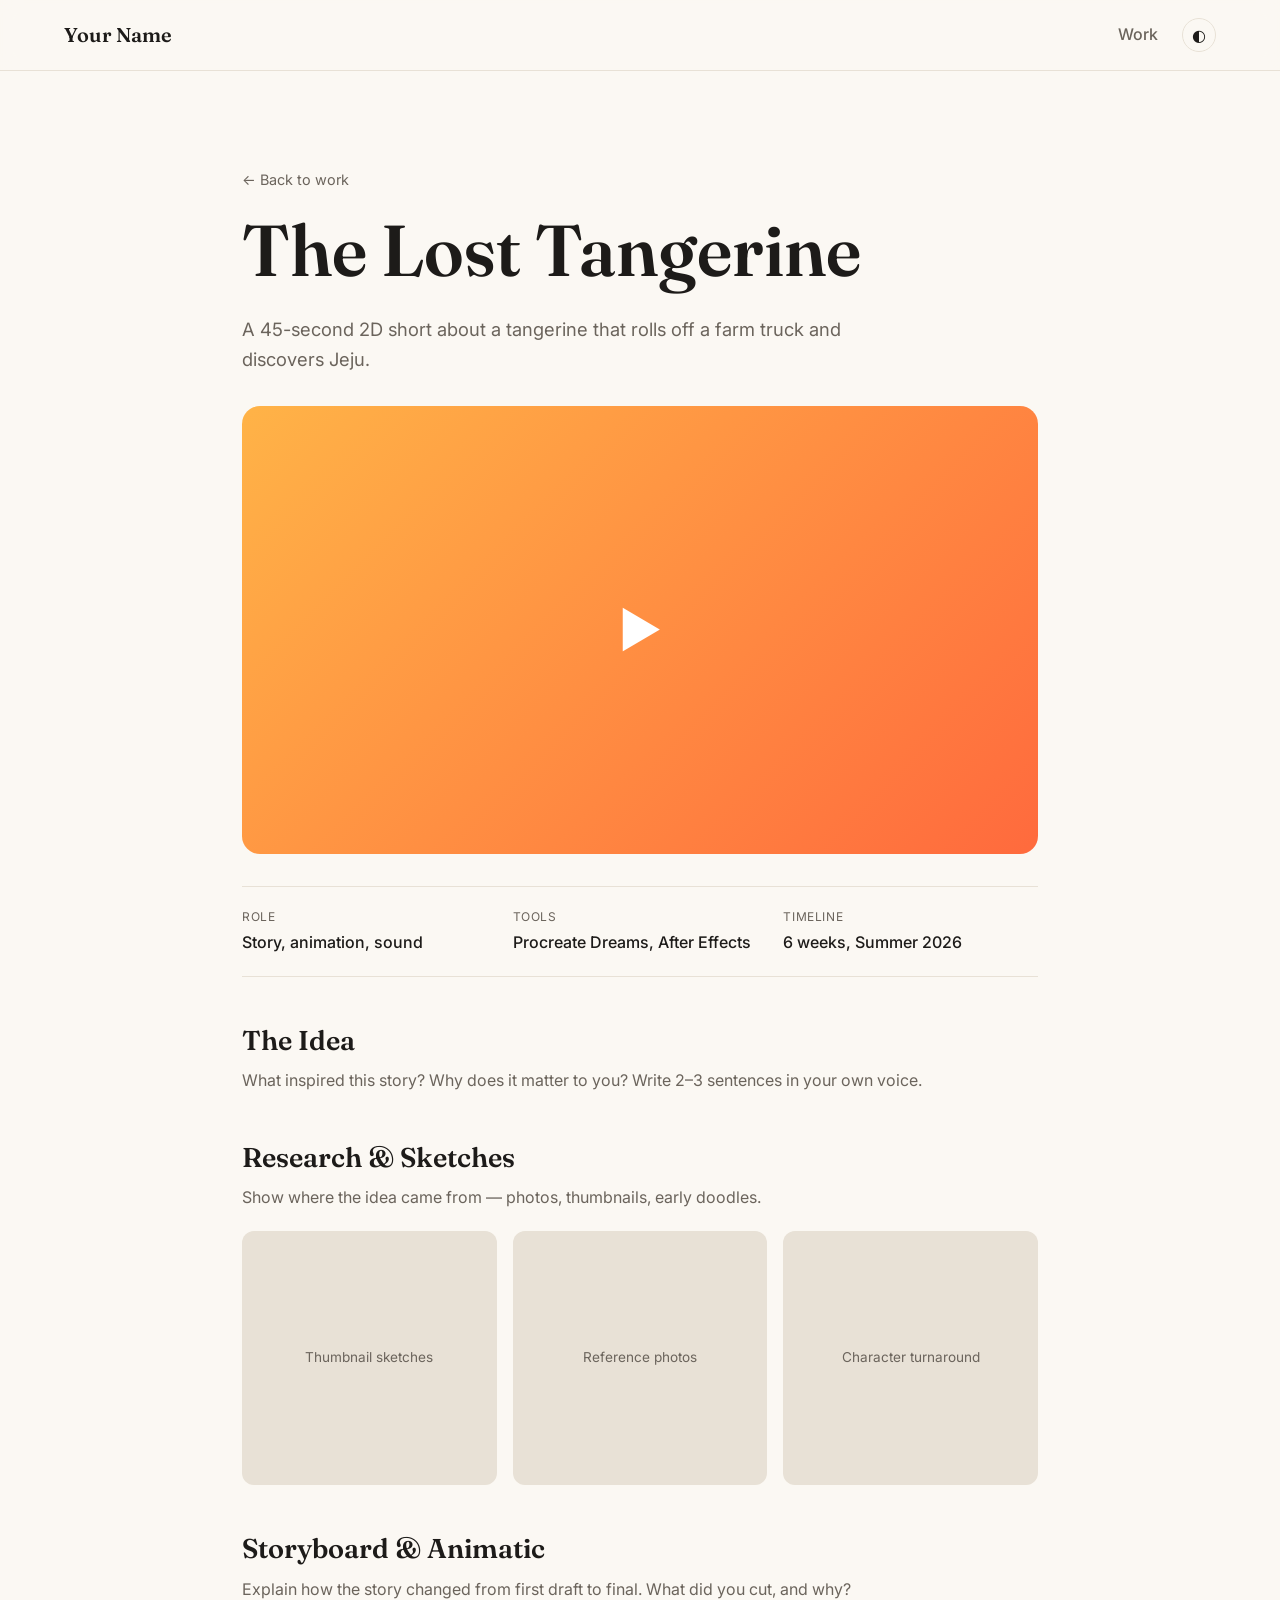
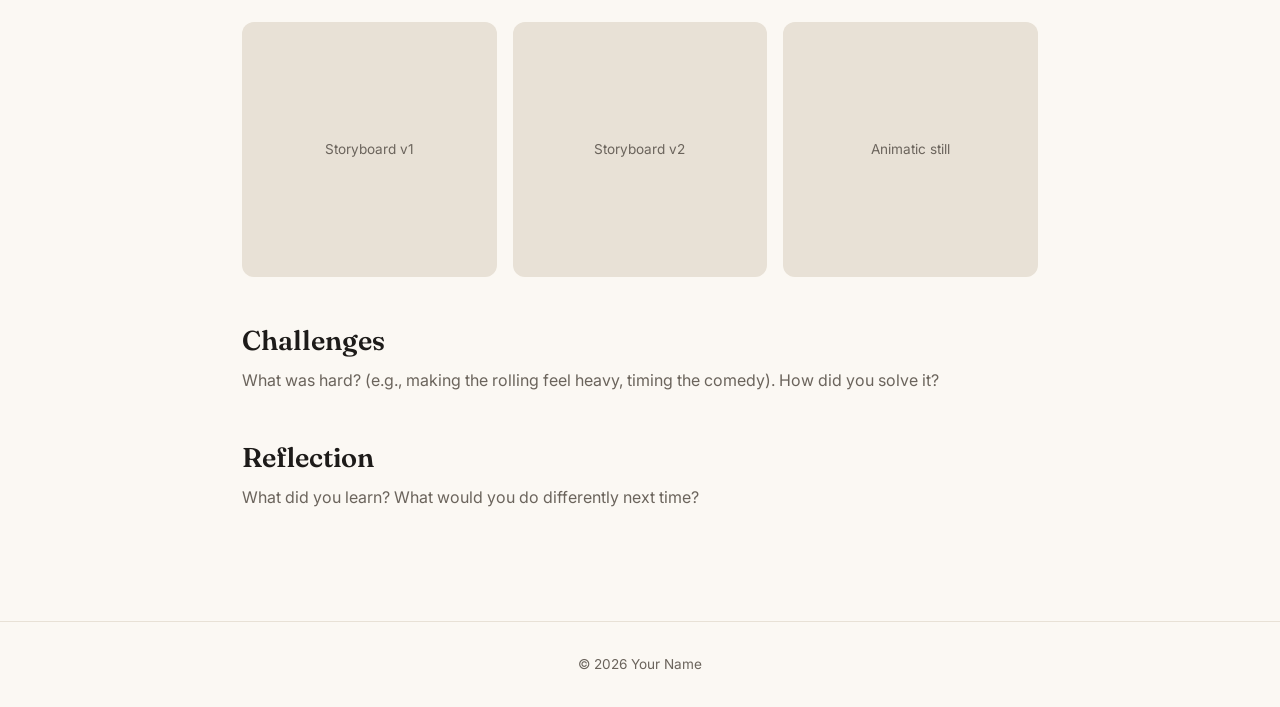
==== projects/animation-sample.html @ 71de75eb "Add portfolio website Home page with filterable work grid, animation and UX/UI case study templates," ====
<!DOCTYPE html>
<html lang="en">
<head>
  <meta charset="UTF-8">
  <meta name="viewport" content="width=device-width, initial-scale=1.0">
  <title>The Lost Tangerine — Your Name</title>
  <link rel="preconnect" href="https://fonts.googleapis.com">
  <link rel="preconnect" href="https://fonts.gstatic.com" crossorigin>
  <link href="https://fonts.googleapis.com/css2?family=Fraunces:opsz,wght@9..144,400;9..144,600&family=Inter:wght@400;500;600&display=swap" rel="stylesheet">
  <link rel="stylesheet" href="../css/style.css">
</head>
<body>
  <header class="nav">
    <a href="../index.html" class="logo">Your Name</a>
    <nav>
      <a href="../index.html#work">Work</a>
      <button class="theme-toggle" aria-label="Toggle dark mode">◐</button>
    </nav>
  </header>

  <!-- ✏️ 애니메이션 작품 설명 템플릿: 미대는 "결과물"만큼 "과정"을 중요하게 봐요 -->
  <article class="case">
    <a href="../index.html#work" class="back">← Back to work</a>
    <h1>The Lost Tangerine</h1>
    <p class="lead">A 45-second 2D short about a tangerine that rolls off a farm truck and discovers Jeju.</p>

    <!-- 영상은 Vimeo/YouTube 임베드 코드로 교체하세요 -->
    <div class="case-hero thumb-1">▶</div>

    <dl class="meta">
      <div><dt>Role</dt><dd>Story, animation, sound</dd></div>
      <div><dt>Tools</dt><dd>Procreate Dreams, After Effects</dd></div>
      <div><dt>Timeline</dt><dd>6 weeks, Summer 2026</dd></div>
    </dl>

    <h2>The Idea</h2>
    <p>What inspired this story? Why does it matter to you? Write 2–3 sentences in your own voice.</p>

    <h2>Research & Sketches</h2>
    <p>Show where the idea came from — photos, thumbnails, early doodles.</p>
    <div class="process">
      <div>Thumbnail sketches</div>
      <div>Reference photos</div>
      <div>Character turnaround</div>
    </div>

    <h2>Storyboard & Animatic</h2>
    <p>Explain how the story changed from first draft to final. What did you cut, and why?</p>
    <div class="process">
      <div>Storyboard v1</div>
      <div>Storyboard v2</div>
      <div>Animatic still</div>
    </div>

    <h2>Challenges</h2>
    <p>What was hard? (e.g., making the rolling feel heavy, timing the comedy). How did you solve it?</p>

    <h2>Reflection</h2>
    <p>What did you learn? What would you do differently next time?</p>
  </article>

  <footer class="footer">© 2026 Your Name</footer>
  <script src="../js/main.js"></script>
</body>
</html>
---- css/style.css ----
/* ✏️ 색상과 글꼴은 여기서 한 번에 바꿀 수 있어요 */
:root {
  --bg: #fbf8f3;
  --surface: #ffffff;
  --text: #1d1b19;
  --muted: #6b645c;
  --accent: #ff7a2f;      /* 제주 감귤 오렌지 */
  --accent-2: #2f6fed;
  --border: #e8e1d6;
  --radius: 18px;
  --font-display: "Fraunces", Georgia, serif;
  --font-body: "Inter", system-ui, sans-serif;
}

[data-theme="dark"] {
  --bg: #141311;
  --surface: #1e1c1a;
  --text: #f3eee7;
  --muted: #a39b91;
  --border: #33302c;
}

* { box-sizing: border-box; margin: 0; }

html { scroll-behavior: smooth; }

body {
  background: var(--bg);
  color: var(--text);
  font-family: var(--font-body);
  line-height: 1.6;
  transition: background .3s, color .3s;
}

a { color: inherit; }

/* ---------- Navigation ---------- */
.nav {
  position: sticky; top: 0; z-index: 10;
  display: flex; justify-content: space-between; align-items: center;
  padding: 18px clamp(16px, 5vw, 64px);
  background: color-mix(in srgb, var(--bg) 85%, transparent);
  backdrop-filter: blur(10px);
  border-bottom: 1px solid var(--border);
}
.logo { font-family: var(--font-display); font-weight: 600; font-size: 1.25rem; text-decoration: none; }
.nav nav { display: flex; gap: 24px; align-items: center; }
.nav nav a { text-decoration: none; color: var(--muted); font-weight: 500; }
.nav nav a:hover { color: var(--text); }
.theme-toggle {
  background: none; border: 1px solid var(--border); color: var(--text);
  border-radius: 50%; width: 34px; height: 34px; cursor: pointer; font-size: 1rem;
}

/* ---------- Layout ---------- */
.hero, .section { padding: clamp(56px, 10vw, 120px) clamp(16px, 5vw, 64px); max-width: 1200px; margin: 0 auto; }

.eyebrow { color: var(--accent); font-weight: 600; letter-spacing: .04em; text-transform: uppercase; font-size: .8rem; }
h1, h2, h3 { font-family: var(--font-display); font-weight: 600; line-height: 1.15; }
h1 { font-size: clamp(2.2rem, 6vw, 4.5rem); margin: 16px 0 24px; }
h1 em { color: var(--accent); font-style: italic; }
h2 { font-size: clamp(1.8rem, 4vw, 2.6rem); margin-bottom: 20px; }
.lead { font-size: 1.15rem; color: var(--muted); max-width: 620px; margin-bottom: 32px; }

.btn {
  display: inline-block; padding: 14px 26px; border-radius: 999px;
  background: var(--text); color: var(--bg); text-decoration: none; font-weight: 600;
  transition: transform .2s;
}
.btn:hover { transform: translateY(-2px); }

/* ---------- Work grid ---------- */
.section-head { display: flex; justify-content: space-between; align-items: end; flex-wrap: wrap; gap: 16px; margin-bottom: 32px; }
.filters { display: flex; gap: 8px; flex-wrap: wrap; }
.filter {
  padding: 8px 16px; border-radius: 999px; border: 1px solid var(--border);
  background: var(--surface); color: var(--text); cursor: pointer; font: inherit; font-size: .9rem;
}
.filter.active { background: var(--text); color: var(--bg); border-color: var(--text); }

.grid { display: grid; grid-template-columns: repeat(auto-fill, minmax(280px, 1fr)); gap: 24px; }

.card {
  background: var(--surface); border: 1px solid var(--border); border-radius: var(--radius);
  overflow: hidden; text-decoration: none;
  transition: transform .3s, box-shadow .3s, opacity .3s;
}
.card:hover { transform: translateY(-6px); box-shadow: 0 18px 40px rgba(0,0,0,.08); }
.card.hidden { display: none; }

/* 썸네일: 나중에 <img>로 바꾸면 됩니다 */
.thumb { aspect-ratio: 4 / 3; display: grid; place-items: center; font-size: 2.5rem; color: #fff; }
.thumb img { width: 100%; height: 100%; object-fit: cover; }
.thumb-1 { background: linear-gradient(135deg, #ffb347, #ff6a3d); }
.thumb-2 { background: linear-gradient(135deg, #6a8dff, #2f3fbf); }
.thumb-3 { background: linear-gradient(135deg, #c9c1b4, #7c7367); }
.thumb-4 { background: linear-gradient(135deg, #3fc6b0, #1b6f8a); }

.card-body { padding: 20px 22px 24px; }
.tag { font-size: .78rem; color: var(--muted); text-transform: uppercase; letter-spacing: .05em; }
.card-body h3 { font-size: 1.35rem; margin: 6px 0 8px; }
.card-body p:last-child { color: var(--muted); font-size: .95rem; }

/* ---------- About ---------- */
.about { display: grid; grid-template-columns: 1fr 1.4fr; gap: clamp(24px, 5vw, 64px); align-items: center; }
.about-photo {
  aspect-ratio: 4 / 5; border-radius: var(--radius); background: var(--border);
  display: grid; place-items: center; color: var(--muted);
}
.about p { margin-bottom: 16px; color: var(--muted); }
.about strong { color: var(--text); }
.skills { list-style: none; padding: 0; display: flex; flex-wrap: wrap; gap: 8px; margin-top: 8px; }
.skills li { padding: 6px 14px; border: 1px solid var(--border); border-radius: 999px; font-size: .88rem; }

/* ---------- Contact / Footer ---------- */
.contact { text-align: center; }
.contact p { color: var(--muted); }
.contact-links { display: flex; justify-content: center; gap: 24px; flex-wrap: wrap; margin-top: 20px; font-weight: 600; }
.contact-links a { color: var(--accent); }
.footer { text-align: center; padding: 32px 16px; color: var(--muted); font-size: .85rem; border-top: 1px solid var(--border); }

/* ---------- Case study pages ---------- */
.case { max-width: 860px; margin: 0 auto; padding: clamp(40px, 8vw, 96px) clamp(16px, 5vw, 32px); }
.case .back { color: var(--muted); text-decoration: none; font-size: .9rem; }
.case-hero { aspect-ratio: 16 / 9; border-radius: var(--radius); margin: 32px 0; display: grid; place-items: center; font-size: 3rem; color: #fff; }
.meta { display: grid; grid-template-columns: repeat(auto-fit, minmax(160px, 1fr)); gap: 16px; padding: 20px 0; border-block: 1px solid var(--border); margin-bottom: 40px; }
.meta dt { font-size: .75rem; text-transform: uppercase; color: var(--muted); letter-spacing: .05em; }
.meta dd { margin: 4px 0 0; font-weight: 500; }
.case h2 { font-size: 1.7rem; margin: 48px 0 12px; }
.case p { color: var(--muted); margin-bottom: 14px; }
.process { display: grid; grid-template-columns: repeat(auto-fit, minmax(180px, 1fr)); gap: 16px; margin: 20px 0; }
.process div { aspect-ratio: 1; border-radius: 12px; background: var(--border); display: grid; place-items: center; color: var(--muted); font-size: .85rem; text-align: center; padding: 8px; }

/* ---------- Scroll reveal ---------- */
.reveal { opacity: 0; transform: translateY(24px); transition: opacity .7s ease, transform .7s ease; }
.reveal.visible { opacity: 1; transform: none; }

@media (prefers-reduced-motion: reduce) {
  .reveal { opacity: 1; transform: none; transition: none; }
}

/* ---------- Mobile ---------- */
@media (max-width: 720px) {
  .nav nav { gap: 14px; }
  .about { grid-template-columns: 1fr; }
}

/* ---------- Drawing gallery ---------- */
.gallery-page { max-width: 1200px; margin: 0 auto; padding: clamp(40px, 8vw, 96px) clamp(16px, 5vw, 64px); }
.gallery-page .back { color: var(--muted); text-decoration: none; font-size: .9rem; }

/* 벽돌처럼 쌓이는 레이아웃 (그림 비율이 달라도 빈틈없이) */
.gallery { columns: 3 260px; column-gap: 20px; margin-top: 40px; }
.gallery-item { break-inside: avoid; margin: 0 0 28px; }

.gallery-open {
  display: block; width: 100%; padding: 0; border: 0; background: none;
  cursor: zoom-in; border-radius: 12px; overflow: hidden;
}
.gallery-open img { display: block; }
.gallery-open img, .gallery-open .placeholder { width: 100%; transition: transform .4s ease; }
.gallery-open:hover img, .gallery-open:hover .placeholder { transform: scale(1.03); }
.gallery-open:focus-visible { outline: 3px solid var(--accent); outline-offset: 3px; }

/* 이미지 넣기 전 임시 칸 */
.placeholder {
  display: grid; place-items: center; color: rgba(255,255,255,.9); font-weight: 500;
  background: linear-gradient(160deg, var(--c1), var(--c2));
}
.placeholder.tall { aspect-ratio: 3 / 4; }
.placeholder.square { aspect-ratio: 1; }
.placeholder.wide { aspect-ratio: 4 / 3; }

.gallery-item figcaption { padding-top: 10px; display: flex; flex-direction: column; }
.gallery-item .title { font-weight: 600; }
.gallery-item .medium { color: var(--muted); font-size: .85rem; }

/* ---------- Lightbox ---------- */
.lightbox {
  position: fixed; inset: 0; z-index: 100;
  display: grid; grid-template-columns: 64px 1fr 64px; align-items: center;
  background: rgba(15, 14, 12, .92); padding: 24px 8px;
}
.lightbox[hidden] { display: none; }
.lb-content { margin: 0; display: flex; flex-direction: column; align-items: center; gap: 14px; max-height: 100%; }
.lb-media { width: min(100%, 900px); display: flex; justify-content: center; }
.lb-media img { max-width: 100%; max-height: 80vh; object-fit: contain; border-radius: 8px; }
.lb-media .placeholder { width: min(100%, 70vh); border-radius: 8px; font-size: 1.2rem; }
.lb-caption { color: #f3eee7; text-align: center; }
.lb-caption .medium { color: #a39b91; display: block; font-size: .9rem; }
.lightbox button {
  background: none; border: 0; color: #fff; cursor: pointer; font-size: 2.4rem; line-height: 1;
  width: 56px; height: 56px; border-radius: 50%;
}
.lightbox button:hover, .lightbox button:focus-visible { background: rgba(255,255,255,.12); outline: none; }
.lb-close { position: absolute; top: 16px; right: 16px; font-size: 1.6rem !important; }

@media (max-width: 720px) {
  .lightbox { grid-template-columns: 44px 1fr 44px; padding: 16px 0; }
  .lightbox button { width: 44px; height: 44px; font-size: 2rem; }
}
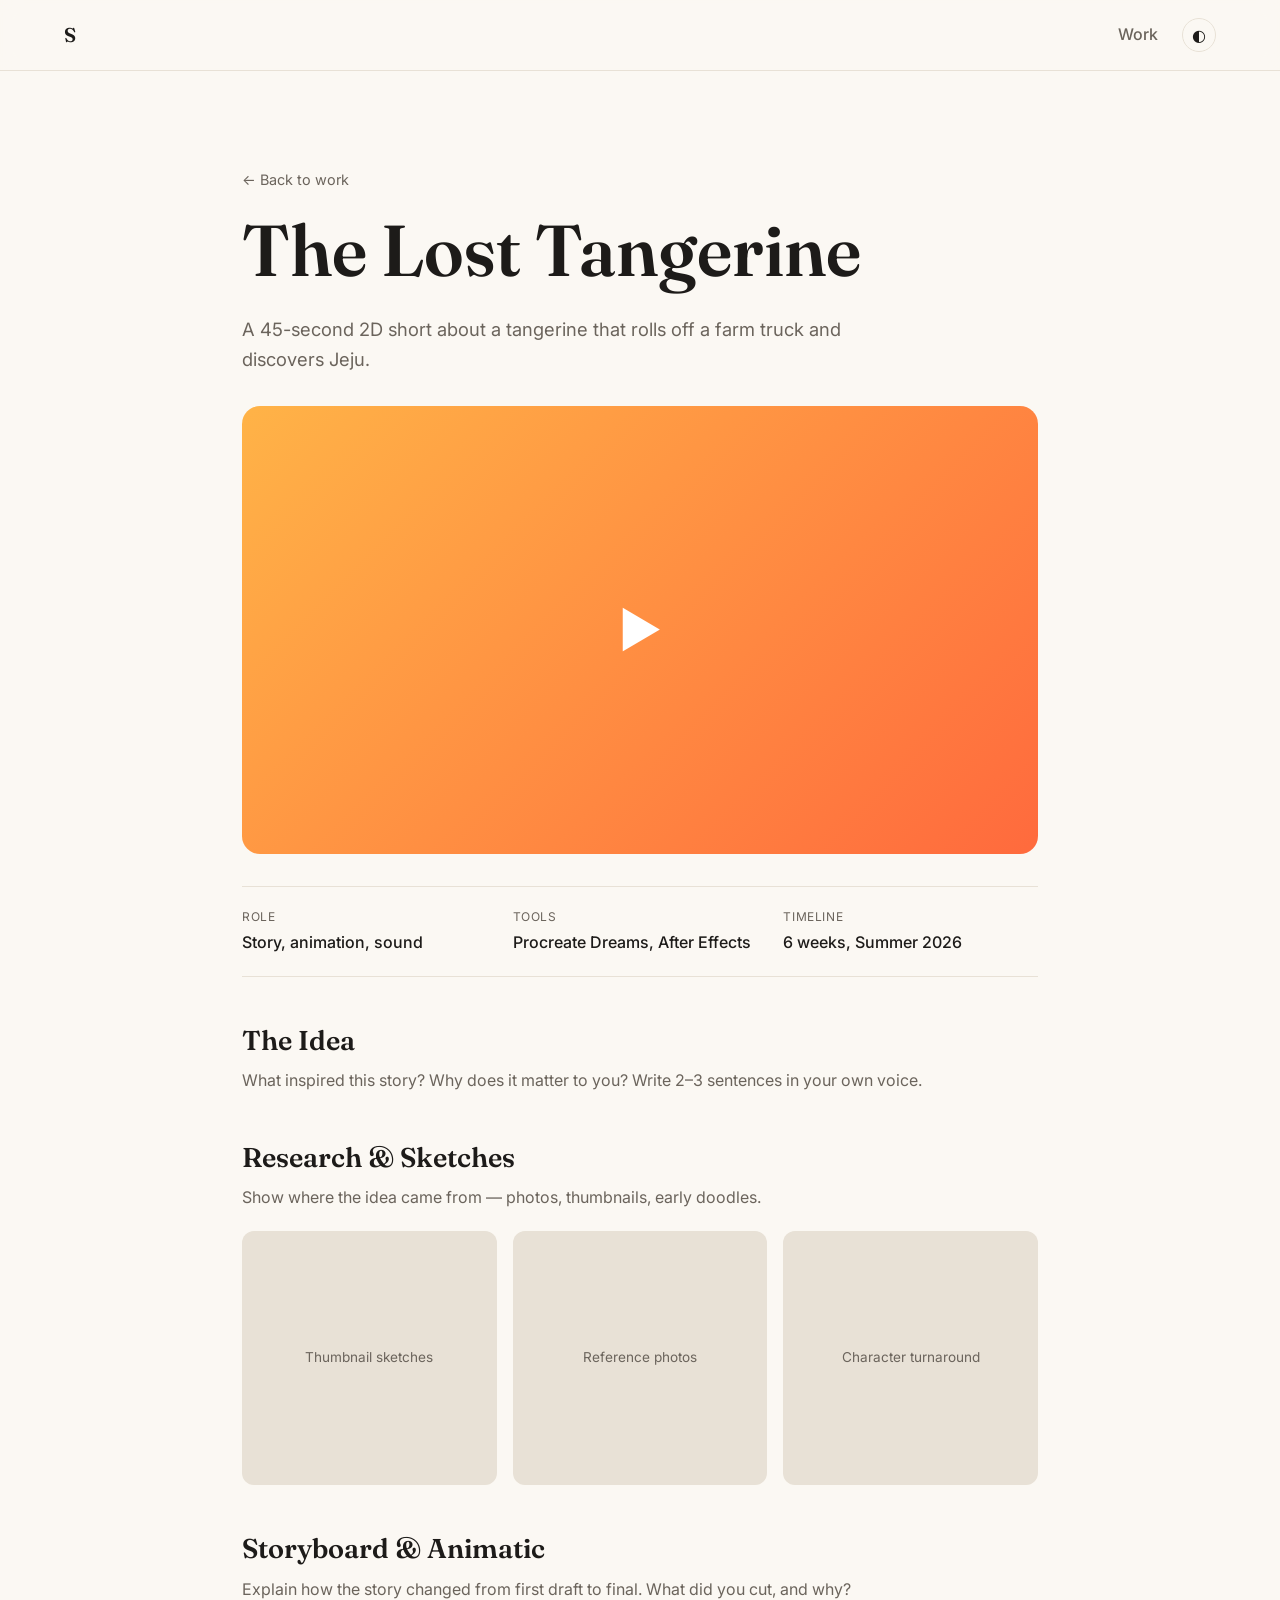
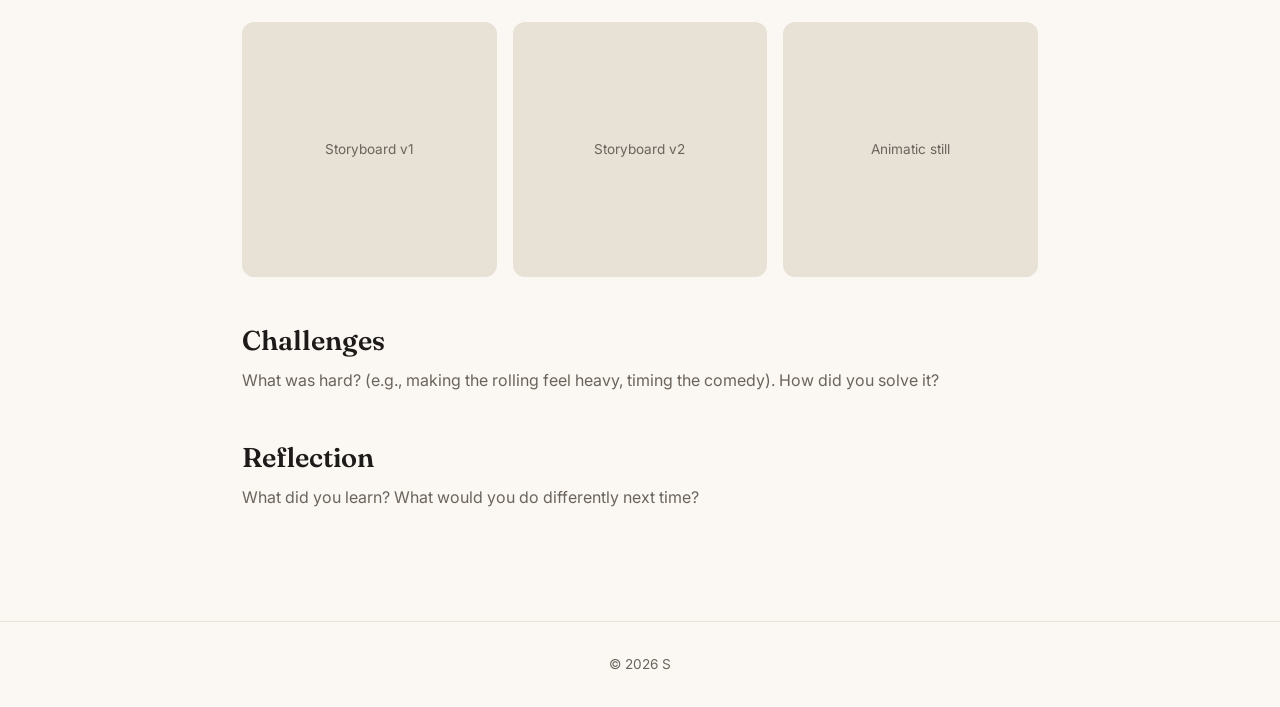
==== commit e01ee547: "Replace placeholder name with S Co-Authored-By: Claude Opus 5.5 <noreply@anthropic.com>" ====
--- a/projects/animation-sample.html
+++ b/projects/animation-sample.html
@@ -3,7 +3,7 @@
 <head>
   <meta charset="UTF-8">
   <meta name="viewport" content="width=device-width, initial-scale=1.0">
-  <title>The Lost Tangerine — Your Name</title>
+  <title>The Lost Tangerine — S</title>
   <link rel="preconnect" href="https://fonts.googleapis.com">
   <link rel="preconnect" href="https://fonts.gstatic.com" crossorigin>
   <link href="https://fonts.googleapis.com/css2?family=Fraunces:opsz,wght@9..144,400;9..144,600&family=Inter:wght@400;500;600&display=swap" rel="stylesheet">
@@ -11,7 +11,7 @@
 </head>
 <body>
   <header class="nav">
-    <a href="../index.html" class="logo">Your Name</a>
+    <a href="../index.html" class="logo">S</a>
     <nav>
       <a href="../index.html#work">Work</a>
       <button class="theme-toggle" aria-label="Toggle dark mode">◐</button>
@@ -59,7 +59,7 @@
     <p>What did you learn? What would you do differently next time?</p>
   </article>
 
-  <footer class="footer">© 2026 Your Name</footer>
+  <footer class="footer">© 2026 S</footer>
   <script src="../js/main.js"></script>
 </body>
 </html>
